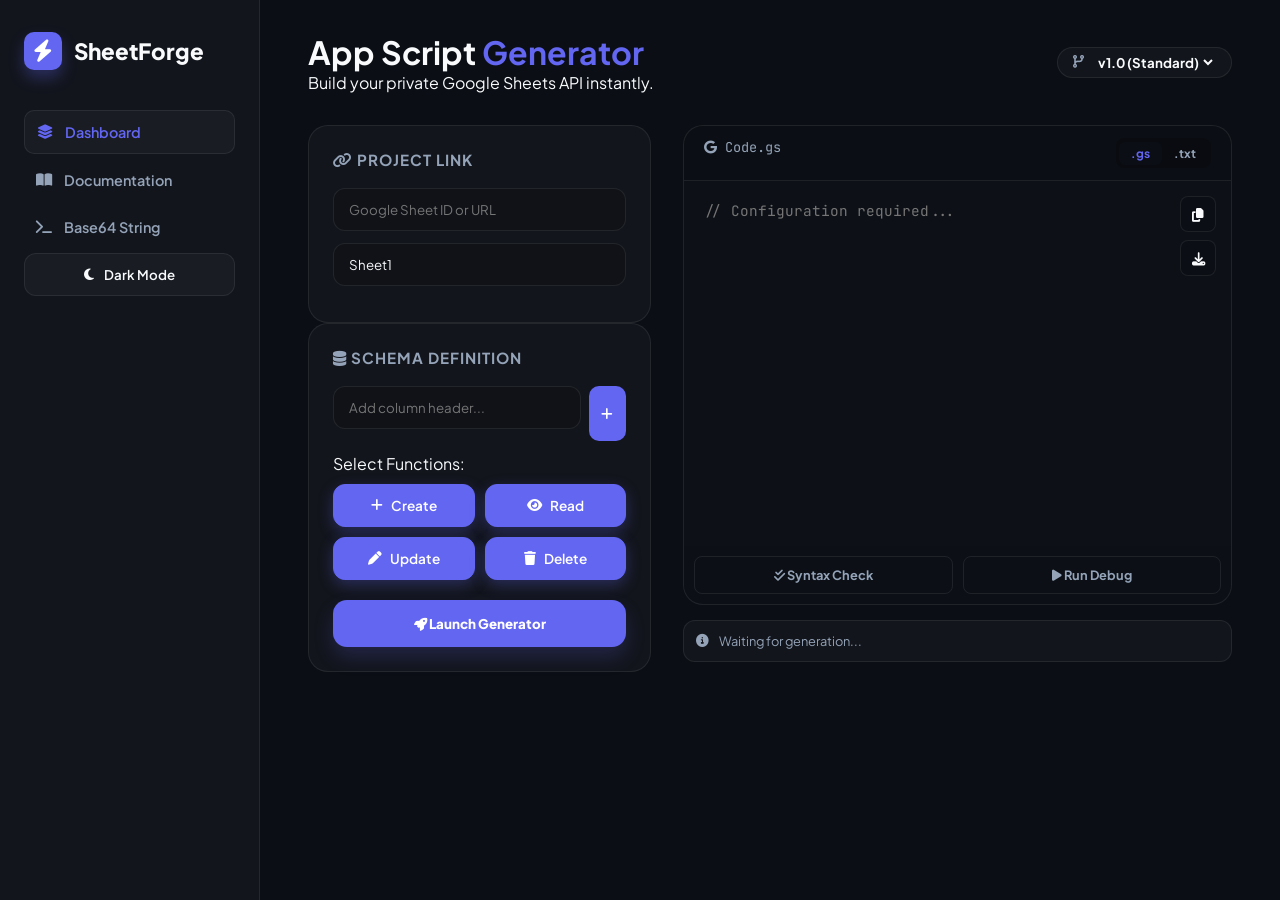
==== index.html @ 39d0a9da "Add files via upload" ====
<!DOCTYPE html>
<html lang="en" data-theme="dark">
<head>
    <meta charset="UTF-8">
    <meta name="viewport" content="width=device-width, initial-scale=1.0">
    <title>SheetForge Pro | Advanced Edition</title>
    <link href="https://fonts.googleapis.com/css2?family=Plus+Jakarta+Sans:wght@300;400;600;800&family=JetBrains+Mono&display=swap" rel="stylesheet">
    <link rel="stylesheet" href="https://cdnjs.cloudflare.com/ajax/libs/font-awesome/6.5.1/css/all.min.css">
    <link rel="stylesheet" href="style.css">
</head>
<body>

    <div class="app-container">
        <aside class="sidebar">
            <div class="brand">
                <div class="logo-box"><i class="fas fa-bolt"></i></div>
                <span>SheetForge</span>
            </div>
            <nav class="side-nav">
                <a href="#" class="nav-item active"><i class="fas fa-layer-group"></i> Dashboard</a>
                <a href="sketchware-academy.html" class="nav-item"><i class="fas fa-book-open"></i> Documentation</a>
                <a href="app script generator.html" class="nav-item"><i class="fas fa-terminal"></i> Base64 String</a>
            </nav>
            <div class="sidebar-footer">
                <button id="themeToggle" class="theme-btn">
                    <i class="fas fa-moon"></i> <span>Dark Mode</span>
                </button>
            </div>
        </aside>

        <main class="main-content">
            <header class="header">
                <div class="header-info">
                    <h1>App Script <span>Generator</span></h1>
                    <p>Build your private Google Sheets API instantly.</p>
                </div>
                <div class="version-badge">
                    <i class="fas fa-code-branch"></i>
                    <select id="scriptVersion">
                        <option value="v1">v1.0 (Standard)</option>
                        <option value="v2">v2.0 (High Perf)</option>
                    </select>
                </div>
            </header>

            <div class="dashboard-grid">
                <div class="config-section">
                    <div class="glass-card">
                        <h3 class="card-title"><i class="fas fa-link"></i> Project Link</h3>
                        <div class="input-field">
                            <input type="text" id="sheetId" placeholder="Google Sheet ID or URL">
                        </div>
                        <div class="input-field">
                            <input type="text" id="sheetName" value="Sheet1">
                        </div>
                    </div>

                    <div class="glass-card mt-20">
                        <h3 class="card-title"><i class="fas fa-database"></i> Schema Definition</h3>
                        <div class="tag-input-group">
                            <div class="tag-box">
                                <input type="text" id="colInput" placeholder="Add column header...">
                                <button onclick="addColumn()"><i class="fas fa-plus"></i></button>
                            </div>
                            <div id="tagContainer" class="tag-container"></div>
                        </div>

                        <div class="methods-selection">
                            <p class="label-text">Select Functions:</p>
                            <div class="custom-checks-grid">
                                <label class="method-chip">
                                    <input type="checkbox" id="cInsert" checked>
                                    <div class="chip-content"><i class="fas fa-plus"></i> Create</div>
                                </label>
                                <label class="method-chip">
                                    <input type="checkbox" id="cRead" checked>
                                    <div class="chip-content"><i class="fas fa-eye"></i> Read</div>
                                </label>
                                <label class="method-chip">
                                    <input type="checkbox" id="cUpdate" checked>
                                    <div class="chip-content"><i class="fas fa-pen"></i> Update</div>
                                </label>
                                <label class="method-chip">
                                    <input type="checkbox" id="cDelete" checked>
                                    <div class="chip-content"><i class="fas fa-trash"></i> Delete</div>
                                </label>
                            </div>
                        </div>
                        <button class="btn-main" onclick="generateScript()">
                            <i class="fas fa-rocket"></i> Launch Generator
                        </button>
                    </div>
                </div>

                <div class="output-section">
                    <div class="editor-container">
                        <div class="editor-header">
                            <div class="editor-info">
                                <i class="fab fa-google"></i> Code.gs
                            </div>
                            <div class="custom-radios">
                                <label class="radio-tab">
                                    <input type="radio" name="format" value="gs" checked>
                                    <span>.gs</span>
                                </label>
                                <label class="radio-tab">
                                    <input type="radio" name="format" value="txt">
                                    <span>.txt</span>
                                </label>
                            </div>
                        </div>
                        <div class="code-area">
                            <textarea id="codeOutput" spellcheck="false" readonly placeholder="// Configuration required..."></textarea>
                            <div class="floating-actions">
                                <button onclick="copyCode()"><i class="fas fa-copy"></i></button>
                                <button onclick="downloadFile()"><i class="fas fa-download"></i></button>
                            </div>
                        </div>
                        <div class="editor-footer">
                            <button class="f-btn" onclick="validate()"><i class="fas fa-check-double"></i> Syntax Check</button>
                            <button class="f-btn" onclick="simulate()"><i class="fas fa-play"></i> Run Debug</button>
                        </div>
                    </div>
                    <div id="logMessage" class="log-box"><i class="fas fa-info-circle"></i> Waiting for generation...</div>
                </div>
            </div>
        </main>
    </div>
    <div id="toast">Copied to Clipboard!</div>
    <script src="script.js"></script>
</body>
</html>
---- style.css ----
:root {
    --bg: #0b0e14;
    --sidebar-bg: #12151c;
    --card-bg: rgba(255, 255, 255, 0.03);
    --border: rgba(255, 255, 255, 0.08);
    --primary: #6366f1;
    --text: #f8fafc;
    --text-muted: #94a3b8;
    --editor-bg: #0d1117;
    --editor-text: #c9d1d9;
}

[data-theme="light"] {
    --bg: #f8fafc;
    --sidebar-bg: #ffffff;
    --card-bg: #ffffff;
    --border: #e2e8f0;
    --primary: #4f46e5;
    --text: #0f172a;
    --text-muted: #64748b;
    --editor-bg: #f6f8fa;
    --editor-text: #24292f;
}

* { margin: 0; padding: 0; box-sizing: border-box; font-family: 'Plus Jakarta Sans', sans-serif; transition: background 0.3s, color 0.3s, border 0.3s; }
body { background: var(--bg); color: var(--text); overflow: hidden; height: 100vh; }

.app-container { display: flex; height: 100vh; }

/* Sidebar */
.sidebar { width: 260px; background: var(--sidebar-bg); border-right: 1px solid var(--border); padding: 2rem 1.5rem; display: flex; flex-direction: column; }
.brand { display: flex; align-items: center; gap: 12px; font-size: 1.4rem; font-weight: 800; margin-bottom: 2.5rem; }
.logo-box { width: 38px; height: 38px; background: var(--primary); color: white; border-radius: 10px; display: grid; place-items: center; box-shadow: 0 8px 15px rgba(99, 102, 241, 0.3); }

.nav-item { display: flex; align-items: center; gap: 12px; padding: 12px; color: var(--text-muted); text-decoration: none; border-radius: 10px; margin-bottom: 5px; font-weight: 600; font-size: 0.9rem; }
.nav-item.active { background: var(--card-bg); color: var(--primary); border: 1px solid var(--border); }

.theme-btn { width: 100%; margin-top: auto; padding: 12px; border-radius: 12px; border: 1px solid var(--border); background: var(--card-bg); color: var(--text); cursor: pointer; display: flex; align-items: center; justify-content: center; gap: 10px; font-weight: 600; }

/* Main Content */
.main-content { flex: 1; padding: 2rem 3rem; overflow-y: auto; }
.header { display: flex; justify-content: space-between; align-items: center; margin-bottom: 2rem; }
.header h1 span { color: var(--primary); }
.version-badge { background: var(--card-bg); border: 1px solid var(--border); padding: 5px 15px; border-radius: 50px; display: flex; align-items: center; gap: 10px; font-size: 0.8rem; color: var(--text-muted); }
.version-badge select { background: transparent; border: none; color: var(--text); outline: none; cursor: pointer; font-weight: 700; }

/* Bento Grid */
.dashboard-grid { display: grid; grid-template-columns: 1fr 1.6fr; gap: 2rem; }
.glass-card { background: var(--card-bg); border: 1px solid var(--border); border-radius: 20px; padding: 1.5rem; }
.card-title { font-size: 0.95rem; margin-bottom: 1.2rem; color: var(--text-muted); text-transform: uppercase; letter-spacing: 1px; }

input { width: 100%; padding: 12px 15px; background: rgba(0,0,0,0.1); border: 1px solid var(--border); border-radius: 12px; color: var(--text); margin-bottom: 12px; outline: none; }
input:focus { border-color: var(--primary); }

.tag-box { display: flex; gap: 8px; }
.tag-box button { background: var(--primary); border: none; color: white; width: 45px; border-radius: 10px; cursor: pointer; }
.tag-container { display: flex; flex-wrap: wrap; gap: 6px; margin-top: 12px; }
.tag { background: var(--primary); color: white; padding: 4px 10px; border-radius: 6px; font-size: 0.8rem; display: flex; align-items: center; gap: 6px; }

/* Custom Checkboxes (Chips) */
.custom-checks-grid { display: grid; grid-template-columns: 1fr 1fr; gap: 10px; margin-top: 10px; }
.method-chip { position: relative; cursor: pointer; }
.method-chip input { position: absolute; opacity: 0; width: 0; height: 0; }
.chip-content { padding: 12px; background: var(--card-bg); border: 1px solid var(--border); border-radius: 12px; text-align: center; font-size: 0.85rem; font-weight: 600; display: flex; align-items: center; justify-content: center; gap: 8px; transition: 0.2s; }
.method-chip input:checked + .chip-content { background: var(--primary); color: white; border-color: var(--primary); box-shadow: 0 5px 15px rgba(99, 102, 241, 0.3); }

.btn-main { width: 100%; margin-top: 20px; padding: 15px; background: var(--primary); color: white; border: none; border-radius: 14px; font-weight: 800; cursor: pointer; box-shadow: 0 10px 20px rgba(99, 102, 241, 0.2); }

/* Adaptive Editor */
.editor-container { background: var(--editor-bg); border: 1px solid var(--border); border-radius: 20px; height: 480px; display: flex; flex-direction: column; overflow: hidden; }
.editor-header { padding: 12px 20px; background: rgba(0,0,0,0.15); display: flex; justify-content: space-between; border-bottom: 1px solid var(--border); }
.editor-info { font-family: 'JetBrains Mono'; font-size: 0.85rem; color: var(--text-muted); }

/* Custom Radio Tabs */
.custom-radios { display: flex; background: rgba(0,0,0,0.2); padding: 3px; border-radius: 8px; }
.radio-tab { cursor: pointer; }
.radio-tab input { position: absolute; opacity: 0; }
.radio-tab span { padding: 4px 12px; border-radius: 6px; font-size: 0.75rem; font-weight: 700; display: inline-block; color: var(--text-muted); }
.radio-tab input:checked + span { background: var(--bg); color: var(--primary); }

.code-area { flex: 1; position: relative; }
#codeOutput { width: 100%; height: 100%; padding: 20px; background: transparent; border: none; color: var(--editor-text); font-family: 'JetBrains Mono', monospace; font-size: 0.9rem; resize: none; outline: none; }

.floating-actions { position: absolute; top: 15px; right: 15px; display: flex; flex-direction: column; gap: 8px; }
.floating-actions button { width: 36px; height: 36px; border-radius: 8px; border: 1px solid var(--border); background: var(--bg); color: var(--text); cursor: pointer; }
.floating-actions button:hover { background: var(--primary); color: white; }

.editor-footer { padding: 10px; display: flex; gap: 10px; background: rgba(0,0,0,0.05); }
.f-btn { flex: 1; padding: 10px; background: transparent; border: 1px solid var(--border); color: var(--text-muted); border-radius: 8px; font-size: 0.8rem; font-weight: 700; cursor: pointer; }
.f-btn:hover { border-color: var(--primary); color: var(--text); }

.log-box { margin-top: 15px; padding: 12px; border-radius: 12px; background: var(--card-bg); font-size: 0.8rem; display: flex; align-items: center; gap: 10px; color: var(--text-muted); border: 1px solid var(--border); }

#toast { position: fixed; bottom: 30px; left: 50%; transform: translateX(-50%); background: #10b981; color: white; padding: 10px 25px; border-radius: 50px; font-weight: 700; opacity: 0; transition: 0.3s; }
#toast.show { opacity: 1; bottom: 40px; }
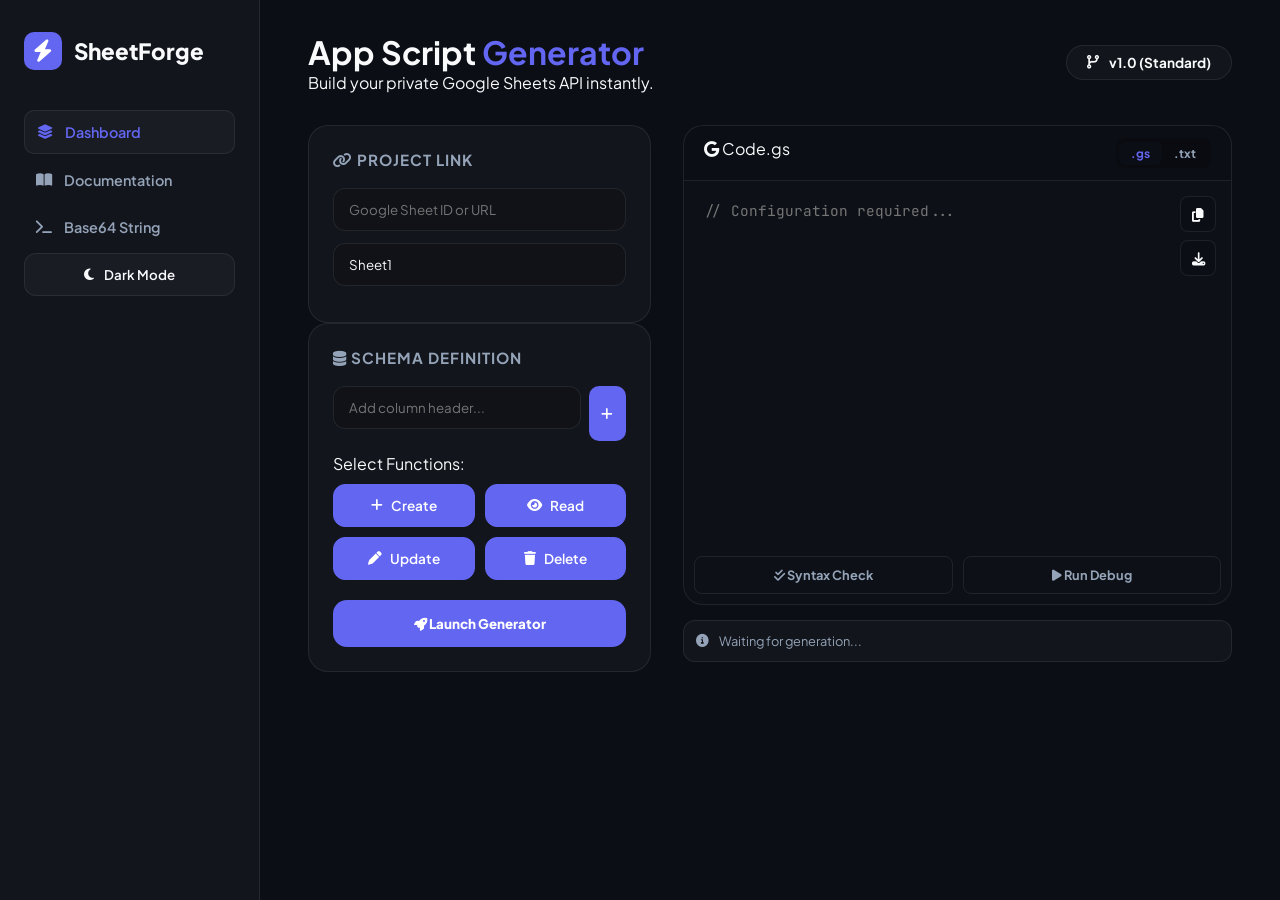
==== commit 3e99eca0: "Add files via upload" ====
--- a/index.html
+++ b/index.html
@@ -17,7 +17,7 @@
                 <span>SheetForge</span>
             </div>
             <nav class="side-nav">
-                <a href="#" class="nav-item active"><i class="fas fa-layer-group"></i> Dashboard</a>
+                <a href="index.html" class="nav-item active"><i class="fas fa-layer-group"></i> Dashboard</a>
                 <a href="sketchware-academy.html" class="nav-item"><i class="fas fa-book-open"></i> Documentation</a>
                 <a href="app script generator.html" class="nav-item"><i class="fas fa-terminal"></i> Base64 String</a>
             </nav>
@@ -36,10 +36,7 @@
                 </div>
                 <div class="version-badge">
                     <i class="fas fa-code-branch"></i>
-                    <select id="scriptVersion">
-                        <option value="v1">v1.0 (Standard)</option>
-                        <option value="v2">v2.0 (High Perf)</option>
-                    </select>
+                    <span id="scriptVersionDisplay">v1.0 (Standard)</span>
                 </div>
             </header>
 
--- a/style.css
+++ b/style.css
@@ -27,24 +27,22 @@
 
 .app-container { display: flex; height: 100vh; }
 
-/* Sidebar */
 .sidebar { width: 260px; background: var(--sidebar-bg); border-right: 1px solid var(--border); padding: 2rem 1.5rem; display: flex; flex-direction: column; }
 .brand { display: flex; align-items: center; gap: 12px; font-size: 1.4rem; font-weight: 800; margin-bottom: 2.5rem; }
-.logo-box { width: 38px; height: 38px; background: var(--primary); color: white; border-radius: 10px; display: grid; place-items: center; box-shadow: 0 8px 15px rgba(99, 102, 241, 0.3); }
+.logo-box { width: 38px; height: 38px; background: var(--primary); color: white; border-radius: 10px; display: grid; place-items: center; }
 
 .nav-item { display: flex; align-items: center; gap: 12px; padding: 12px; color: var(--text-muted); text-decoration: none; border-radius: 10px; margin-bottom: 5px; font-weight: 600; font-size: 0.9rem; }
 .nav-item.active { background: var(--card-bg); color: var(--primary); border: 1px solid var(--border); }
 
 .theme-btn { width: 100%; margin-top: auto; padding: 12px; border-radius: 12px; border: 1px solid var(--border); background: var(--card-bg); color: var(--text); cursor: pointer; display: flex; align-items: center; justify-content: center; gap: 10px; font-weight: 600; }
 
-/* Main Content */
 .main-content { flex: 1; padding: 2rem 3rem; overflow-y: auto; }
 .header { display: flex; justify-content: space-between; align-items: center; margin-bottom: 2rem; }
 .header h1 span { color: var(--primary); }
-.version-badge { background: var(--card-bg); border: 1px solid var(--border); padding: 5px 15px; border-radius: 50px; display: flex; align-items: center; gap: 10px; font-size: 0.8rem; color: var(--text-muted); }
-.version-badge select { background: transparent; border: none; color: var(--text); outline: none; cursor: pointer; font-weight: 700; }
 
-/* Bento Grid */
+/* Version Badge Styling */
+.version-badge { background: var(--card-bg); border: 1px solid var(--border); padding: 8px 20px; border-radius: 50px; display: flex; align-items: center; gap: 10px; font-size: 0.85rem; color: var(--text); font-weight: 700; }
+
 .dashboard-grid { display: grid; grid-template-columns: 1fr 1.6fr; gap: 2rem; }
 .glass-card { background: var(--card-bg); border: 1px solid var(--border); border-radius: 20px; padding: 1.5rem; }
 .card-title { font-size: 0.95rem; margin-bottom: 1.2rem; color: var(--text-muted); text-transform: uppercase; letter-spacing: 1px; }
@@ -57,23 +55,18 @@
 .tag-container { display: flex; flex-wrap: wrap; gap: 6px; margin-top: 12px; }
 .tag { background: var(--primary); color: white; padding: 4px 10px; border-radius: 6px; font-size: 0.8rem; display: flex; align-items: center; gap: 6px; }
 
-/* Custom Checkboxes (Chips) */
 .custom-checks-grid { display: grid; grid-template-columns: 1fr 1fr; gap: 10px; margin-top: 10px; }
 .method-chip { position: relative; cursor: pointer; }
 .method-chip input { position: absolute; opacity: 0; width: 0; height: 0; }
-.chip-content { padding: 12px; background: var(--card-bg); border: 1px solid var(--border); border-radius: 12px; text-align: center; font-size: 0.85rem; font-weight: 600; display: flex; align-items: center; justify-content: center; gap: 8px; transition: 0.2s; }
-.method-chip input:checked + .chip-content { background: var(--primary); color: white; border-color: var(--primary); box-shadow: 0 5px 15px rgba(99, 102, 241, 0.3); }
+.chip-content { padding: 12px; background: var(--card-bg); border: 1px solid var(--border); border-radius: 12px; text-align: center; font-size: 0.85rem; font-weight: 600; display: flex; align-items: center; justify-content: center; gap: 8px; }
+.method-chip input:checked + .chip-content { background: var(--primary); color: white; border-color: var(--primary); }
 
-.btn-main { width: 100%; margin-top: 20px; padding: 15px; background: var(--primary); color: white; border: none; border-radius: 14px; font-weight: 800; cursor: pointer; box-shadow: 0 10px 20px rgba(99, 102, 241, 0.2); }
+.btn-main { width: 100%; margin-top: 20px; padding: 15px; background: var(--primary); color: white; border: none; border-radius: 14px; font-weight: 800; cursor: pointer; }
 
-/* Adaptive Editor */
 .editor-container { background: var(--editor-bg); border: 1px solid var(--border); border-radius: 20px; height: 480px; display: flex; flex-direction: column; overflow: hidden; }
 .editor-header { padding: 12px 20px; background: rgba(0,0,0,0.15); display: flex; justify-content: space-between; border-bottom: 1px solid var(--border); }
-.editor-info { font-family: 'JetBrains Mono'; font-size: 0.85rem; color: var(--text-muted); }
 
-/* Custom Radio Tabs */
 .custom-radios { display: flex; background: rgba(0,0,0,0.2); padding: 3px; border-radius: 8px; }
-.radio-tab { cursor: pointer; }
 .radio-tab input { position: absolute; opacity: 0; }
 .radio-tab span { padding: 4px 12px; border-radius: 6px; font-size: 0.75rem; font-weight: 700; display: inline-block; color: var(--text-muted); }
 .radio-tab input:checked + span { background: var(--bg); color: var(--primary); }
@@ -83,11 +76,9 @@
 
 .floating-actions { position: absolute; top: 15px; right: 15px; display: flex; flex-direction: column; gap: 8px; }
 .floating-actions button { width: 36px; height: 36px; border-radius: 8px; border: 1px solid var(--border); background: var(--bg); color: var(--text); cursor: pointer; }
-.floating-actions button:hover { background: var(--primary); color: white; }
 
-.editor-footer { padding: 10px; display: flex; gap: 10px; background: rgba(0,0,0,0.05); }
+.editor-footer { padding: 10px; display: flex; gap: 10px; }
 .f-btn { flex: 1; padding: 10px; background: transparent; border: 1px solid var(--border); color: var(--text-muted); border-radius: 8px; font-size: 0.8rem; font-weight: 700; cursor: pointer; }
-.f-btn:hover { border-color: var(--primary); color: var(--text); }
 
 .log-box { margin-top: 15px; padding: 12px; border-radius: 12px; background: var(--card-bg); font-size: 0.8rem; display: flex; align-items: center; gap: 10px; color: var(--text-muted); border: 1px solid var(--border); }
 
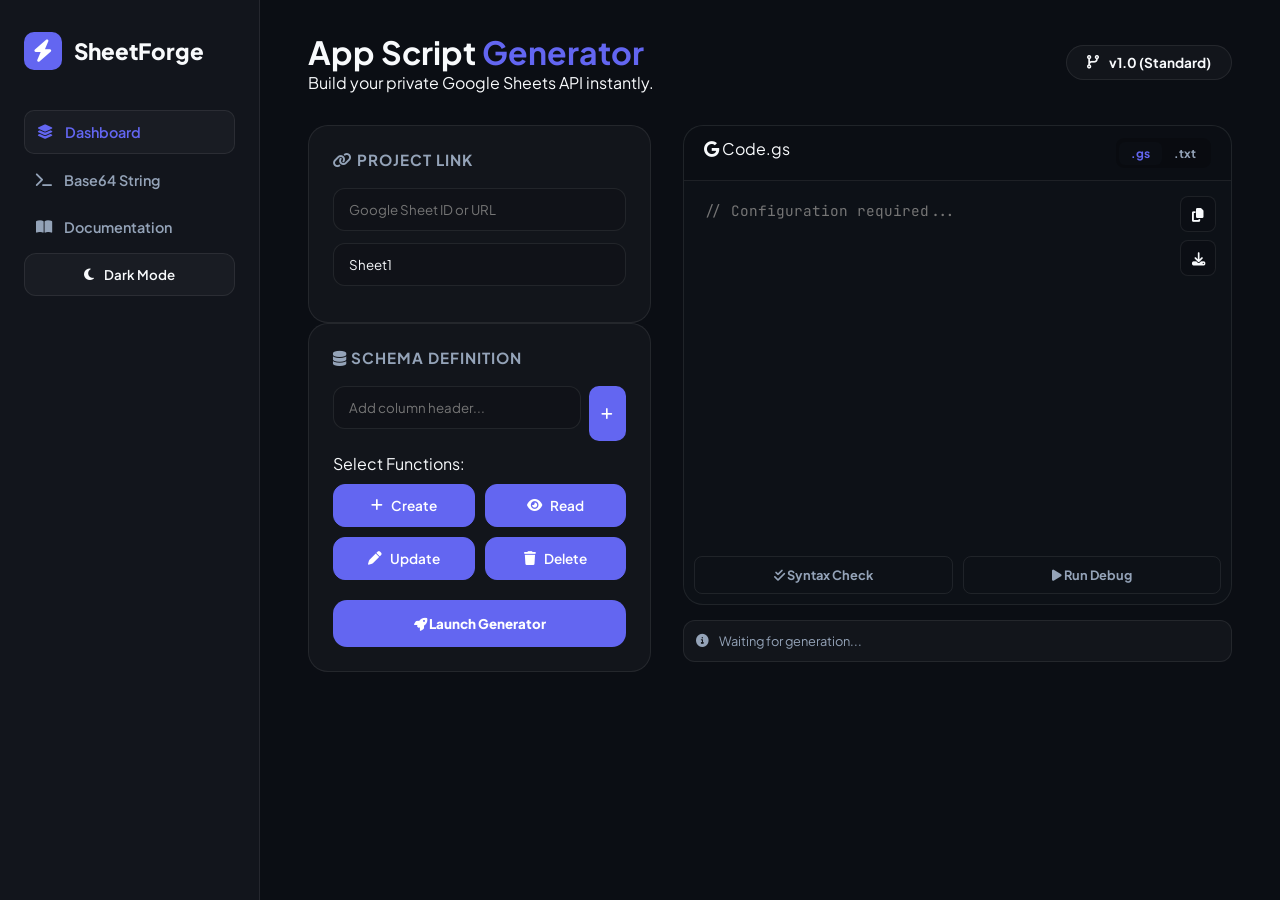
==== commit 7755b5f3: "Update index.html" ====
--- a/index.html
+++ b/index.html
@@ -18,8 +18,8 @@
             </div>
             <nav class="side-nav">
                 <a href="index.html" class="nav-item active"><i class="fas fa-layer-group"></i> Dashboard</a>
+                <a href="app script generator.html" class="nav-item"><i class="fas fa-terminal"></i> Base64 String</a>
                 <a href="sketchware-academy.html" class="nav-item"><i class="fas fa-book-open"></i> Documentation</a>
-                <a href="app script generator.html" class="nav-item"><i class="fas fa-terminal"></i> Base64 String</a>
             </nav>
             <div class="sidebar-footer">
                 <button id="themeToggle" class="theme-btn">
--- a/style.css
+++ b/style.css
@@ -84,3 +84,35 @@
 
 #toast { position: fixed; bottom: 30px; left: 50%; transform: translateX(-50%); background: #10b981; color: white; padding: 10px 25px; border-radius: 50px; font-weight: 700; opacity: 0; transition: 0.3s; }
 #toast.show { opacity: 1; bottom: 40px; }
+
+/* ဖုန်းမျက်နှာပြင်များအတွက် (Screen width 768px ထက် ငယ်လျှင်) */
+@media (max-width: 768px) {
+    .app-container {
+        flex-direction: column; /* အပေါ်အောက် ပြောင်းလိုက်ပါ */
+        overflow-y: auto;
+    }
+
+    .sidebar {
+        width: 100%; /* Sidebar ကို အပြည့်ပေးလိုက်ပါ */
+        height: auto;
+        padding: 1rem;
+    }
+
+    .main-content {
+        padding: 1rem;
+    }
+
+    .dashboard-grid {
+        grid-template-columns: 1fr; /* Column ကို ၁ ခုတည်း ထားပါ */
+    }
+
+    .header {
+        flex-direction: column;
+        align-items: flex-start;
+        gap: 1rem;
+    }
+
+    .editor-container {
+        height: 400px; /* ဖုန်းမှာ Editor ကို အနည်းငယ် သေးလိုက်ပါ */
+    }
+}
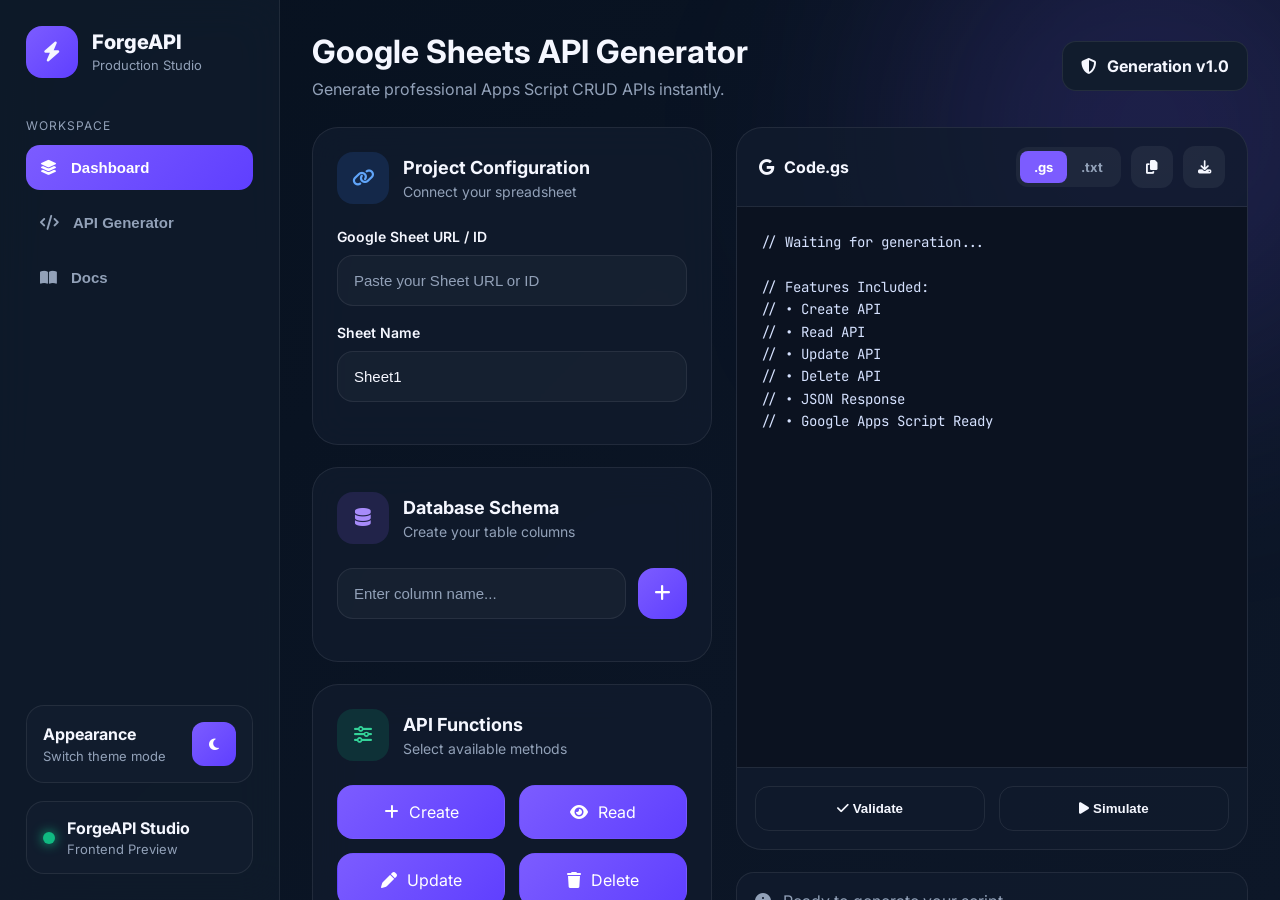
==== commit 9d73c87b: "Add files via upload" ====
--- a/index.html
+++ b/index.html
@@ -1,129 +1,366 @@
 <!DOCTYPE html>
 <html lang="en" data-theme="dark">
 <head>
-    <meta charset="UTF-8">
-    <meta name="viewport" content="width=device-width, initial-scale=1.0">
-    <title>SheetForge Pro | Advanced Edition</title>
-    <link href="https://fonts.googleapis.com/css2?family=Plus+Jakarta+Sans:wght@300;400;600;800&family=JetBrains+Mono&display=swap" rel="stylesheet">
-    <link rel="stylesheet" href="https://cdnjs.cloudflare.com/ajax/libs/font-awesome/6.5.1/css/all.min.css">
-    <link rel="stylesheet" href="style.css">
+  <meta charset="UTF-8" />
+  <meta name="viewport" content="width=device-width, initial-scale=1.0" />
+  <title>ForgeAPI Studio</title>
+
+  <link rel="preconnect" href="https://fonts.googleapis.com">
+  <link rel="preconnect" href="https://fonts.gstatic.com" crossorigin>
+
+  <link href="https://fonts.googleapis.com/css2?family=Inter:wght@400;500;600;700;800&family=JetBrains+Mono:wght@400;500&display=swap" rel="stylesheet">
+
+  <link rel="stylesheet" href="https://cdnjs.cloudflare.com/ajax/libs/font-awesome/6.6.0/css/all.min.css"/>
+
+  <link rel="stylesheet" href="style.css">
 </head>
 <body>
 
-    <div class="app-container">
-        <aside class="sidebar">
-            <div class="brand">
-                <div class="logo-box"><i class="fas fa-bolt"></i></div>
-                <span>SheetForge</span>
-            </div>
-            <nav class="side-nav">
-                <a href="index.html" class="nav-item active"><i class="fas fa-layer-group"></i> Dashboard</a>
-                <a href="app script generator.html" class="nav-item"><i class="fas fa-terminal"></i> Base64 String</a>
-                <a href="sketchware-academy.html" class="nav-item"><i class="fas fa-book-open"></i> Documentation</a>
-            </nav>
-            <div class="sidebar-footer">
-                <button id="themeToggle" class="theme-btn">
-                    <i class="fas fa-moon"></i> <span>Dark Mode</span>
-                </button>
-            </div>
-        </aside>
-
-        <main class="main-content">
-            <header class="header">
-                <div class="header-info">
-                    <h1>App Script <span>Generator</span></h1>
-                    <p>Build your private Google Sheets API instantly.</p>
-                </div>
-                <div class="version-badge">
-                    <i class="fas fa-code-branch"></i>
-                    <span id="scriptVersionDisplay">v1.0 (Standard)</span>
-                </div>
-            </header>
-
-            <div class="dashboard-grid">
-                <div class="config-section">
-                    <div class="glass-card">
-                        <h3 class="card-title"><i class="fas fa-link"></i> Project Link</h3>
-                        <div class="input-field">
-                            <input type="text" id="sheetId" placeholder="Google Sheet ID or URL">
-                        </div>
-                        <div class="input-field">
-                            <input type="text" id="sheetName" value="Sheet1">
-                        </div>
-                    </div>
-
-                    <div class="glass-card mt-20">
-                        <h3 class="card-title"><i class="fas fa-database"></i> Schema Definition</h3>
-                        <div class="tag-input-group">
-                            <div class="tag-box">
-                                <input type="text" id="colInput" placeholder="Add column header...">
-                                <button onclick="addColumn()"><i class="fas fa-plus"></i></button>
-                            </div>
-                            <div id="tagContainer" class="tag-container"></div>
-                        </div>
-
-                        <div class="methods-selection">
-                            <p class="label-text">Select Functions:</p>
-                            <div class="custom-checks-grid">
-                                <label class="method-chip">
-                                    <input type="checkbox" id="cInsert" checked>
-                                    <div class="chip-content"><i class="fas fa-plus"></i> Create</div>
-                                </label>
-                                <label class="method-chip">
-                                    <input type="checkbox" id="cRead" checked>
-                                    <div class="chip-content"><i class="fas fa-eye"></i> Read</div>
-                                </label>
-                                <label class="method-chip">
-                                    <input type="checkbox" id="cUpdate" checked>
-                                    <div class="chip-content"><i class="fas fa-pen"></i> Update</div>
-                                </label>
-                                <label class="method-chip">
-                                    <input type="checkbox" id="cDelete" checked>
-                                    <div class="chip-content"><i class="fas fa-trash"></i> Delete</div>
-                                </label>
-                            </div>
-                        </div>
-                        <button class="btn-main" onclick="generateScript()">
-                            <i class="fas fa-rocket"></i> Launch Generator
-                        </button>
-                    </div>
-                </div>
-
-                <div class="output-section">
-                    <div class="editor-container">
-                        <div class="editor-header">
-                            <div class="editor-info">
-                                <i class="fab fa-google"></i> Code.gs
-                            </div>
-                            <div class="custom-radios">
-                                <label class="radio-tab">
-                                    <input type="radio" name="format" value="gs" checked>
-                                    <span>.gs</span>
-                                </label>
-                                <label class="radio-tab">
-                                    <input type="radio" name="format" value="txt">
-                                    <span>.txt</span>
-                                </label>
-                            </div>
-                        </div>
-                        <div class="code-area">
-                            <textarea id="codeOutput" spellcheck="false" readonly placeholder="// Configuration required..."></textarea>
-                            <div class="floating-actions">
-                                <button onclick="copyCode()"><i class="fas fa-copy"></i></button>
-                                <button onclick="downloadFile()"><i class="fas fa-download"></i></button>
-                            </div>
-                        </div>
-                        <div class="editor-footer">
-                            <button class="f-btn" onclick="validate()"><i class="fas fa-check-double"></i> Syntax Check</button>
-                            <button class="f-btn" onclick="simulate()"><i class="fas fa-play"></i> Run Debug</button>
-                        </div>
-                    </div>
-                    <div id="logMessage" class="log-box"><i class="fas fa-info-circle"></i> Waiting for generation...</div>
-                </div>
-            </div>
-        </main>
+<div class="background-glow"></div>
+
+<div class="layout">
+
+  <!-- SIDEBAR -->
+  <aside class="sidebar">
+
+    <div class="logo-area">
+      <div class="logo-icon">
+        <i class="fa-solid fa-bolt"></i>
+      </div>
+
+      <div>
+        <h2>ForgeAPI</h2>
+        <span>Production Studio</span>
+      </div>
     </div>
-    <div id="toast">Copied to Clipboard!</div>
-    <script src="script.js"></script>
+
+    <div class="side-section">
+      <p class="side-title">Workspace</p>
+
+      <!-- Dashboard -->
+      <button
+        class="nav-btn active"
+        onclick="window.location.href='index.html'"
+      >
+        <i class="fa-solid fa-layer-group"></i>
+        Dashboard
+      </button>
+
+      <!-- API Generator -->
+      <button
+        class="nav-btn"
+        onclick="window.location.href='generator.html'"
+      >
+        <i class="fa-solid fa-code"></i>
+        API Generator
+      </button>
+
+      <!-- Docs -->
+      <button
+        class="nav-btn"
+        onclick="window.location.href='Docs.html'"
+      >
+        <i class="fa-solid fa-book-open"></i>
+        Docs
+      </button>
+    </div>
+
+    <div class="side-bottom">
+
+      <div class="theme-box">
+        <div>
+          <strong>Appearance</strong>
+          <span>Switch theme mode</span>
+        </div>
+
+        <button id="themeToggle" class="theme-toggle">
+          <i class="fa-solid fa-moon"></i>
+        </button>
+      </div>
+
+      <div class="status-card">
+        <div class="status-dot"></div>
+
+        <div>
+          <strong>ForgeAPI Studio</strong>
+          <span>Frontend Preview</span>
+        </div>
+      </div>
+
+    </div>
+
+  </aside>
+
+  <!-- MAIN -->
+  <main class="main">
+
+    <!-- HEADER -->
+    <header class="topbar">
+
+      <div>
+        <h1>Google Sheets API Generator</h1>
+        <p>Generate professional Apps Script CRUD APIs instantly.</p>
+      </div>
+
+      <div class="version">
+        <i class="fa-solid fa-shield-halved"></i>
+        <span>Generation v1.0</span>
+      </div>
+
+    </header>
+
+    <!-- GRID -->
+    <section class="grid">
+
+      <!-- LEFT -->
+      <div class="left-panel">
+
+        <!-- PROJECT -->
+        <div class="card">
+
+          <div class="card-head">
+            <div class="card-icon blue">
+              <i class="fa-solid fa-link"></i>
+            </div>
+
+            <div>
+              <h3>Project Configuration</h3>
+              <p>Connect your spreadsheet</p>
+            </div>
+          </div>
+
+          <div class="field">
+            <label>Google Sheet URL / ID</label>
+
+            <input
+              type="text"
+              id="sheetId"
+              placeholder="Paste your Sheet URL or ID"
+            >
+          </div>
+
+          <div class="field">
+            <label>Sheet Name</label>
+
+            <input
+              type="text"
+              id="sheetName"
+              value="Sheet1"
+            >
+          </div>
+
+        </div>
+
+        <!-- SCHEMA -->
+        <div class="card">
+
+          <div class="card-head">
+            <div class="card-icon purple">
+              <i class="fa-solid fa-database"></i>
+            </div>
+
+            <div>
+              <h3>Database Schema</h3>
+              <p>Create your table columns</p>
+            </div>
+          </div>
+
+          <div class="tag-input-wrapper">
+
+            <input
+              type="text"
+              id="colInput"
+              placeholder="Enter column name..."
+            >
+
+            <button id="addColumnBtn">
+              <i class="fa-solid fa-plus"></i>
+            </button>
+
+          </div>
+
+          <div id="tagContainer" class="tags"></div>
+
+        </div>
+
+        <!-- FUNCTIONS -->
+        <div class="card">
+
+          <div class="card-head">
+            <div class="card-icon green">
+              <i class="fa-solid fa-sliders"></i>
+            </div>
+
+            <div>
+              <h3>API Functions</h3>
+              <p>Select available methods</p>
+            </div>
+          </div>
+
+          <div class="methods">
+
+            <label class="method">
+              <input type="checkbox" id="cInsert" checked>
+
+              <div>
+                <i class="fa-solid fa-plus"></i>
+                Create
+              </div>
+            </label>
+
+            <label class="method">
+              <input type="checkbox" id="cRead" checked>
+
+              <div>
+                <i class="fa-solid fa-eye"></i>
+                Read
+              </div>
+            </label>
+
+            <label class="method">
+              <input type="checkbox" id="cUpdate" checked>
+
+              <div>
+                <i class="fa-solid fa-pen"></i>
+                Update
+              </div>
+            </label>
+
+            <label class="method">
+              <input type="checkbox" id="cDelete" checked>
+
+              <div>
+                <i class="fa-solid fa-trash"></i>
+                Delete
+              </div>
+            </label>
+
+          </div>
+
+          <button class="generate-btn" id="generateBtn">
+            <i class="fa-solid fa-wand-magic-sparkles"></i>
+            Generate Production Script
+          </button>
+
+        </div>
+
+      </div>
+
+      <!-- RIGHT -->
+      <div class="right-panel">
+
+        <div class="editor-card">
+
+          <!-- editor top -->
+          <div class="editor-top">
+
+            <div class="editor-title">
+              <i class="fa-brands fa-google"></i>
+              <span>Code.gs</span>
+            </div>
+
+            <div class="editor-actions">
+
+              <div class="format-box">
+
+                <label>
+                  <input
+                    type="radio"
+                    name="format"
+                    value="gs"
+                    checked
+                  >
+
+                  <span>.gs</span>
+                </label>
+
+                <label>
+                  <input
+                    type="radio"
+                    name="format"
+                    value="txt"
+                  >
+
+                  <span>.txt</span>
+                </label>
+
+              </div>
+
+              <button id="copyBtn" class="action-btn">
+                <i class="fa-solid fa-copy"></i>
+              </button>
+
+              <button id="downloadBtn" class="action-btn">
+                <i class="fa-solid fa-download"></i>
+              </button>
+
+            </div>
+
+          </div>
+
+          <!-- code -->
+          <div class="editor-wrapper">
+
+<textarea
+  id="codeOutput"
+  readonly
+  spellcheck="false"
+>
+// Waiting for generation...
+
+// Features Included:
+// • Create API
+// • Read API
+// • Update API
+// • Delete API
+// • JSON Response
+// • Google Apps Script Ready
+</textarea>
+
+          </div>
+
+          <!-- bottom -->
+          <div class="editor-bottom">
+
+            <button
+              class="bottom-btn"
+              id="validateBtn"
+            >
+              <i class="fa-solid fa-check"></i>
+              Validate
+            </button>
+
+            <button
+              class="bottom-btn"
+              id="simulateBtn"
+            >
+              <i class="fa-solid fa-play"></i>
+              Simulate
+            </button>
+
+          </div>
+
+        </div>
+
+        <!-- LOG -->
+        <div class="log-card" id="logMessage">
+          <i class="fa-solid fa-circle-info"></i>
+
+          <span>
+            Ready to generate your script...
+          </span>
+        </div>
+
+      </div>
+
+    </section>
+
+  </main>
+
+</div>
+
+<div id="toast"></div>
+
+<script src="script.js"></script>
 </body>
-</html>
+</html>
--- a/style.css
+++ b/style.css
@@ -1,118 +1,766 @@
-:root {
-    --bg: #0b0e14;
-    --sidebar-bg: #12151c;
-    --card-bg: rgba(255, 255, 255, 0.03);
-    --border: rgba(255, 255, 255, 0.08);
-    --primary: #6366f1;
-    --text: #f8fafc;
-    --text-muted: #94a3b8;
-    --editor-bg: #0d1117;
-    --editor-text: #c9d1d9;
-}
-
-[data-theme="light"] {
-    --bg: #f8fafc;
-    --sidebar-bg: #ffffff;
-    --card-bg: #ffffff;
-    --border: #e2e8f0;
-    --primary: #4f46e5;
-    --text: #0f172a;
-    --text-muted: #64748b;
-    --editor-bg: #f6f8fa;
-    --editor-text: #24292f;
-}
-
-* { margin: 0; padding: 0; box-sizing: border-box; font-family: 'Plus Jakarta Sans', sans-serif; transition: background 0.3s, color 0.3s, border 0.3s; }
-body { background: var(--bg); color: var(--text); overflow: hidden; height: 100vh; }
-
-.app-container { display: flex; height: 100vh; }
-
-.sidebar { width: 260px; background: var(--sidebar-bg); border-right: 1px solid var(--border); padding: 2rem 1.5rem; display: flex; flex-direction: column; }
-.brand { display: flex; align-items: center; gap: 12px; font-size: 1.4rem; font-weight: 800; margin-bottom: 2.5rem; }
-.logo-box { width: 38px; height: 38px; background: var(--primary); color: white; border-radius: 10px; display: grid; place-items: center; }
-
-.nav-item { display: flex; align-items: center; gap: 12px; padding: 12px; color: var(--text-muted); text-decoration: none; border-radius: 10px; margin-bottom: 5px; font-weight: 600; font-size: 0.9rem; }
-.nav-item.active { background: var(--card-bg); color: var(--primary); border: 1px solid var(--border); }
-
-.theme-btn { width: 100%; margin-top: auto; padding: 12px; border-radius: 12px; border: 1px solid var(--border); background: var(--card-bg); color: var(--text); cursor: pointer; display: flex; align-items: center; justify-content: center; gap: 10px; font-weight: 600; }
-
-.main-content { flex: 1; padding: 2rem 3rem; overflow-y: auto; }
-.header { display: flex; justify-content: space-between; align-items: center; margin-bottom: 2rem; }
-.header h1 span { color: var(--primary); }
-
-/* Version Badge Styling */
-.version-badge { background: var(--card-bg); border: 1px solid var(--border); padding: 8px 20px; border-radius: 50px; display: flex; align-items: center; gap: 10px; font-size: 0.85rem; color: var(--text); font-weight: 700; }
-
-.dashboard-grid { display: grid; grid-template-columns: 1fr 1.6fr; gap: 2rem; }
-.glass-card { background: var(--card-bg); border: 1px solid var(--border); border-radius: 20px; padding: 1.5rem; }
-.card-title { font-size: 0.95rem; margin-bottom: 1.2rem; color: var(--text-muted); text-transform: uppercase; letter-spacing: 1px; }
-
-input { width: 100%; padding: 12px 15px; background: rgba(0,0,0,0.1); border: 1px solid var(--border); border-radius: 12px; color: var(--text); margin-bottom: 12px; outline: none; }
-input:focus { border-color: var(--primary); }
-
-.tag-box { display: flex; gap: 8px; }
-.tag-box button { background: var(--primary); border: none; color: white; width: 45px; border-radius: 10px; cursor: pointer; }
-.tag-container { display: flex; flex-wrap: wrap; gap: 6px; margin-top: 12px; }
-.tag { background: var(--primary); color: white; padding: 4px 10px; border-radius: 6px; font-size: 0.8rem; display: flex; align-items: center; gap: 6px; }
-
-.custom-checks-grid { display: grid; grid-template-columns: 1fr 1fr; gap: 10px; margin-top: 10px; }
-.method-chip { position: relative; cursor: pointer; }
-.method-chip input { position: absolute; opacity: 0; width: 0; height: 0; }
-.chip-content { padding: 12px; background: var(--card-bg); border: 1px solid var(--border); border-radius: 12px; text-align: center; font-size: 0.85rem; font-weight: 600; display: flex; align-items: center; justify-content: center; gap: 8px; }
-.method-chip input:checked + .chip-content { background: var(--primary); color: white; border-color: var(--primary); }
-
-.btn-main { width: 100%; margin-top: 20px; padding: 15px; background: var(--primary); color: white; border: none; border-radius: 14px; font-weight: 800; cursor: pointer; }
-
-.editor-container { background: var(--editor-bg); border: 1px solid var(--border); border-radius: 20px; height: 480px; display: flex; flex-direction: column; overflow: hidden; }
-.editor-header { padding: 12px 20px; background: rgba(0,0,0,0.15); display: flex; justify-content: space-between; border-bottom: 1px solid var(--border); }
-
-.custom-radios { display: flex; background: rgba(0,0,0,0.2); padding: 3px; border-radius: 8px; }
-.radio-tab input { position: absolute; opacity: 0; }
-.radio-tab span { padding: 4px 12px; border-radius: 6px; font-size: 0.75rem; font-weight: 700; display: inline-block; color: var(--text-muted); }
-.radio-tab input:checked + span { background: var(--bg); color: var(--primary); }
-
-.code-area { flex: 1; position: relative; }
-#codeOutput { width: 100%; height: 100%; padding: 20px; background: transparent; border: none; color: var(--editor-text); font-family: 'JetBrains Mono', monospace; font-size: 0.9rem; resize: none; outline: none; }
-
-.floating-actions { position: absolute; top: 15px; right: 15px; display: flex; flex-direction: column; gap: 8px; }
-.floating-actions button { width: 36px; height: 36px; border-radius: 8px; border: 1px solid var(--border); background: var(--bg); color: var(--text); cursor: pointer; }
-
-.editor-footer { padding: 10px; display: flex; gap: 10px; }
-.f-btn { flex: 1; padding: 10px; background: transparent; border: 1px solid var(--border); color: var(--text-muted); border-radius: 8px; font-size: 0.8rem; font-weight: 700; cursor: pointer; }
-
-.log-box { margin-top: 15px; padding: 12px; border-radius: 12px; background: var(--card-bg); font-size: 0.8rem; display: flex; align-items: center; gap: 10px; color: var(--text-muted); border: 1px solid var(--border); }
-
-#toast { position: fixed; bottom: 30px; left: 50%; transform: translateX(-50%); background: #10b981; color: white; padding: 10px 25px; border-radius: 50px; font-weight: 700; opacity: 0; transition: 0.3s; }
-#toast.show { opacity: 1; bottom: 40px; }
-
-/* ဖုန်းမျက်နှာပြင်များအတွက် (Screen width 768px ထက် ငယ်လျှင်) */
-@media (max-width: 768px) {
-    .app-container {
-        flex-direction: column; /* အပေါ်အောက် ပြောင်းလိုက်ပါ */
-        overflow-y: auto;
-    }
-
-    .sidebar {
-        width: 100%; /* Sidebar ကို အပြည့်ပေးလိုက်ပါ */
-        height: auto;
-        padding: 1rem;
-    }
-
-    .main-content {
-        padding: 1rem;
-    }
-
-    .dashboard-grid {
-        grid-template-columns: 1fr; /* Column ကို ၁ ခုတည်း ထားပါ */
-    }
-
-    .header {
-        flex-direction: column;
-        align-items: flex-start;
-        gap: 1rem;
-    }
-
-    .editor-container {
-        height: 400px; /* ဖုန်းမှာ Editor ကို အနည်းငယ် သေးလိုက်ပါ */
-    }
-}
+:root{
+  --bg:#07111f;
+  --bg2:#0d1728;
+
+  --card:#111c2d;
+  --card2:#172437;
+
+  --border:rgba(255,255,255,0.08);
+
+  --text:#f5f7ff;
+  --muted:#92a1b8;
+
+  --primary:#7c5cff;
+  --primary2:#5f3fff;
+
+  --success:#10b981;
+  --danger:#ef4444;
+
+  --editor:#0b1220;
+  --editor-text:#d6e2ff;
+
+  --soft-bg:rgba(255,255,255,0.05);
+  --soft-bg-2:rgba(255,255,255,0.03);
+  --soft-bg-3:rgba(255,255,255,0.06);
+
+  --sidebar-bg:rgba(17,28,45,0.75);
+  --card-bg:rgba(17,28,45,0.78);
+}
+
+[data-theme="light"]{
+  --bg:#eef3ff;
+  --bg2:#f8fbff;
+
+  --card:#ffffff;
+  --card2:#ffffff;
+
+  --border:#dbe4f0;
+
+  --text:#0f172a;
+  --muted:#64748b;
+
+  --primary:#6d4cff;
+  --primary2:#5b35ff;
+
+  --editor:#f5f8fc;
+  --editor-text:#0f172a;
+
+  --soft-bg:#eef2f7;
+  --soft-bg-2:#f8fafc;
+  --soft-bg-3:#e9eef5;
+
+  --sidebar-bg:rgba(255,255,255,0.88);
+  --card-bg:rgba(255,255,255,0.92);
+}
+
+*{
+  margin:0;
+  padding:0;
+  box-sizing:border-box;
+}
+
+body{
+  font-family:'Inter',sans-serif;
+  background:linear-gradient(135deg,var(--bg),var(--bg2));
+  color:var(--text);
+  min-height:100vh;
+  overflow:hidden;
+}
+
+.background-glow{
+  position:fixed;
+  width:500px;
+  height:500px;
+  border-radius:50%;
+  background:rgba(124,92,255,0.18);
+  filter:blur(120px);
+  top:-120px;
+  right:-120px;
+  z-index:0;
+}
+
+.layout{
+  position:relative;
+  z-index:1;
+  display:flex;
+  height:100vh;
+}
+
+/* SIDEBAR */
+
+.sidebar{
+  width:280px;
+  background:var(--sidebar-bg);
+  backdrop-filter:blur(20px);
+  border-right:1px solid var(--border);
+
+  padding:26px;
+
+  display:flex;
+  flex-direction:column;
+}
+
+.logo-area{
+  display:flex;
+  align-items:center;
+  gap:14px;
+  margin-bottom:40px;
+}
+
+.logo-icon{
+  width:52px;
+  height:52px;
+  border-radius:16px;
+
+  display:flex;
+  align-items:center;
+  justify-content:center;
+
+  background:linear-gradient(135deg,var(--primary),var(--primary2));
+
+  font-size:20px;
+}
+
+.logo-area h2{
+  font-size:20px;
+  font-weight:800;
+}
+
+.logo-area span{
+  font-size:13px;
+  color:var(--muted);
+}
+
+.side-title{
+  color:var(--muted);
+  font-size:12px;
+  margin-bottom:12px;
+  text-transform:uppercase;
+  letter-spacing:1px;
+}
+
+.side-section{
+  margin-bottom:24px;
+}
+
+.nav-btn{
+  width:100%;
+  border:none;
+  background:transparent;
+  color:var(--muted);
+
+  display:flex;
+  align-items:center;
+  gap:14px;
+
+  padding:14px;
+  border-radius:14px;
+
+  cursor:pointer;
+  margin-bottom:10px;
+
+  font-weight:600;
+  font-size:15px;
+
+  transition:0.25s;
+}
+
+.nav-btn:hover{
+  background:var(--soft-bg);
+  color:var(--text);
+}
+
+.nav-btn.active{
+  background:linear-gradient(135deg,var(--primary),var(--primary2));
+  color:white;
+}
+
+.side-bottom{
+  margin-top:auto;
+}
+
+.theme-box{
+  background:var(--card);
+  border:1px solid var(--border);
+
+  border-radius:18px;
+  padding:16px;
+
+  display:flex;
+  align-items:center;
+  justify-content:space-between;
+
+  margin-bottom:18px;
+}
+
+.theme-box span{
+  display:block;
+  margin-top:4px;
+  font-size:13px;
+  color:var(--muted);
+}
+
+.theme-toggle{
+  width:44px;
+  height:44px;
+
+  border:none;
+  border-radius:12px;
+
+  background:linear-gradient(135deg,var(--primary),var(--primary2));
+  color:white;
+
+  cursor:pointer;
+}
+
+.status-card{
+  display:flex;
+  align-items:center;
+  gap:12px;
+
+  padding:16px;
+  border-radius:18px;
+
+  background:var(--card);
+  border:1px solid var(--border);
+}
+
+.status-dot{
+  width:12px;
+  height:12px;
+  border-radius:50%;
+  background:var(--success);
+  box-shadow:0 0 12px var(--success);
+}
+
+.status-card span{
+  display:block;
+  margin-top:3px;
+  color:var(--muted);
+  font-size:13px;
+}
+
+/* MAIN */
+
+.main{
+  flex:1;
+  padding:32px;
+  overflow:auto;
+  height: 100vh; /* added code line, not sure about that */
+}
+
+.topbar{
+  display:flex;
+  justify-content:space-between;
+  align-items:center;
+
+  margin-bottom:28px;
+}
+
+.topbar h1{
+  font-size:32px;
+  margin-bottom:8px;
+}
+
+.topbar p{
+  color:var(--muted);
+}
+
+.version{
+  background:var(--card);
+  border:1px solid var(--border);
+
+  border-radius:14px;
+  padding:14px 18px;
+
+  display:flex;
+  align-items:center;
+  gap:10px;
+
+  font-weight:700;
+}
+
+/* GRID */
+
+.grid{
+  display:grid;
+  grid-template-columns:400px 1fr;
+  gap:24px;
+}
+
+.left-panel,
+.right-panel{
+  display:flex;
+  flex-direction:column;
+  gap:22px;
+}
+
+/* CARD */
+
+.card{
+  background:var(--card-bg);
+  backdrop-filter:blur(18px);
+
+  border:1px solid var(--border);
+  border-radius:26px;
+
+  padding:24px;
+}
+
+.card-head{
+  display:flex;
+  align-items:center;
+  gap:14px;
+  margin-bottom:24px;
+}
+
+.card-icon{
+  width:52px;
+  height:52px;
+  border-radius:16px;
+
+  display:flex;
+  align-items:center;
+  justify-content:center;
+
+  font-size:18px;
+}
+
+.card-icon.blue{
+  background:rgba(59,130,246,0.15);
+  color:#60a5fa;
+}
+
+.card-icon.purple{
+  background:rgba(139,92,246,0.15);
+  color:#a78bfa;
+}
+
+.card-icon.green{
+  background:rgba(16,185,129,0.15);
+  color:#34d399;
+}
+
+.card-head h3{
+  font-size:18px;
+  margin-bottom:5px;
+}
+
+.card-head p{
+  color:var(--muted);
+  font-size:14px;
+}
+
+/* FIELDS */
+
+.field{
+  margin-bottom:18px;
+}
+
+.field label{
+  display:block;
+  margin-bottom:10px;
+  font-size:14px;
+  font-weight:600;
+}
+
+.field input,
+.tag-input-wrapper input{
+  width:100%;
+
+  background:var(--soft-bg-2);
+
+  border:1px solid var(--border);
+  border-radius:16px;
+
+  padding:16px;
+
+  color:var(--text);
+  font-size:15px;
+
+  outline:none;
+}
+
+.field input:focus,
+.tag-input-wrapper input:focus{
+  border-color:var(--primary);
+}
+
+.field input::placeholder,
+.tag-input-wrapper input::placeholder{
+  color:var(--muted);
+}
+
+/* TAGS */
+
+.tag-input-wrapper{
+  display:flex;
+  gap:12px;
+}
+
+.tag-input-wrapper button{
+  width:60px;
+  border:none;
+  border-radius:16px;
+
+  background:linear-gradient(135deg,var(--primary),var(--primary2));
+  color:white;
+
+  cursor:pointer;
+  font-size:18px;
+}
+
+.tags{
+  display:flex;
+  flex-wrap:wrap;
+  gap:10px;
+  margin-top:18px;
+}
+
+.tag{
+  background:linear-gradient(135deg,var(--primary),var(--primary2));
+  color:white;
+
+  padding:10px 14px;
+  border-radius:12px;
+
+  display:flex;
+  align-items:center;
+  gap:10px;
+
+  font-size:14px;
+  font-weight:600;
+}
+
+.tag i{
+  cursor:pointer;
+}
+
+/* METHODS */
+
+.methods{
+  display:grid;
+  grid-template-columns:1fr 1fr;
+  gap:14px;
+
+  margin-bottom:24px;
+}
+
+.method input{
+  display:none;
+}
+
+.method div{
+  border:1px solid var(--border);
+  background:var(--soft-bg-2);
+
+  padding:16px;
+  border-radius:16px;
+
+  display:flex;
+  align-items:center;
+  justify-content:center;
+  gap:10px;
+
+  cursor:pointer;
+
+  transition:0.25s;
+}
+
+.method input:checked + div{
+  background:linear-gradient(135deg,var(--primary),var(--primary2));
+  border-color:transparent;
+  color:white;
+}
+
+.generate-btn{
+  width:100%;
+  border:none;
+
+  padding:18px;
+
+  border-radius:18px;
+
+  background:linear-gradient(135deg,var(--primary),var(--primary2));
+  color:white;
+
+  font-size:15px;
+  font-weight:700;
+
+  cursor:pointer;
+}
+
+/* EDITOR */
+
+.editor-card{
+  background:var(--card-bg);
+  border:1px solid var(--border);
+
+  border-radius:26px;
+
+  overflow:hidden;
+}
+
+.editor-top{
+  display:flex;
+  justify-content:space-between;
+  align-items:center;
+
+  padding:18px 22px;
+
+  border-bottom:1px solid var(--border);
+}
+
+.editor-title{
+  display:flex;
+  align-items:center;
+  gap:10px;
+
+  font-weight:700;
+}
+
+.editor-actions{
+  display:flex;
+  align-items:center;
+  gap:10px;
+}
+
+.format-box{
+  display:flex;
+  background:var(--soft-bg);
+  border-radius:12px;
+  padding:4px;
+}
+
+.format-box input{
+  display:none;
+}
+
+.format-box span{
+  display:block;
+  padding:8px 14px;
+  border-radius:8px;
+  cursor:pointer;
+  color:var(--muted);
+  font-size:13px;
+  font-weight:700;
+}
+
+.format-box input:checked + span{
+  background:var(--primary);
+  color:white;
+}
+
+.action-btn{
+  width:42px;
+  height:42px;
+
+  border:none;
+  border-radius:12px;
+
+  background:var(--soft-bg-3);
+  color:var(--text);
+
+  cursor:pointer;
+}
+
+.editor-wrapper{
+  height:560px;
+}
+
+#codeOutput{
+  width:100%;
+  height:100%;
+
+  resize:none;
+  border:none;
+  outline:none;
+
+  padding:24px;
+
+  background:var(--editor);
+  color:var(--editor-text);
+
+  font-family:'JetBrains Mono',monospace;
+  font-size:14px;
+  line-height:1.6;
+}
+
+.editor-bottom{
+  padding:18px;
+  display:flex;
+  gap:14px;
+
+  border-top:1px solid var(--border);
+}
+
+.bottom-btn{
+  flex:1;
+
+  border:1px solid var(--border);
+  background:transparent;
+
+  padding:14px;
+  border-radius:14px;
+
+  color:var(--text);
+
+  font-weight:600;
+  cursor:pointer;
+
+  transition:0.25s;
+}
+
+.bottom-btn:hover{
+  background:var(--soft-bg);
+}
+
+/* LOG */
+
+.log-card{
+  background:var(--card-bg);
+
+  border:1px solid var(--border);
+  border-radius:18px;
+
+  padding:18px;
+
+  display:flex;
+  align-items:center;
+  gap:12px;
+
+  color:var(--muted);
+}
+
+/* TOAST */
+
+#toast{
+  position:fixed;
+
+  bottom:30px;
+  right:30px;
+
+  background:var(--success);
+  color:white;
+
+  padding:14px 20px;
+  border-radius:14px;
+
+  font-weight:700;
+
+  opacity:0;
+  transform:translateY(20px);
+
+  transition:0.3s;
+}
+
+#toast.show{
+  opacity:1;
+  transform:translateY(0);
+}
+
+/* MOBILE */
+
+@media(max-width:1200px){
+
+  .grid{
+    grid-template-columns:1fr;
+  }
+
+}
+
+@media(max-width:900px){
+
+  body{
+    /*overflow:auto;*/
+	overflow-x: hidden; /* ဘေးတိုက် scroll မထွက်အောင်ပဲ ပိတ်မယ် */
+    overflow-y: auto;   /* အပေါ်အောက် scroll ဆွဲလို့ရအောင် ဖွင့်ပေးမယ် */
+  }
+
+  .layout{
+    flex-direction:column;
+    height:auto;
+  }
+
+  .sidebar{
+    width:100%;
+  }
+
+  .topbar{
+    flex-direction:column;
+    align-items:flex-start;
+    gap:18px;
+  }
+
+}
+
+@media(max-width:600px){
+
+  .main{
+    padding:16px;
+  }
+
+  .card{
+    padding:18px;
+  }
+
+  .methods{
+    grid-template-columns:1fr;
+  }
+
+  .editor-wrapper{
+    height:420px;
+  }
+
+}
+
+*{
+  transition:
+    background 0.25s,
+    color 0.25s,
+    border-color 0.25s;
+}
+
+/* Mobile Responsive View (768px အောက် ဖုန်းများအတွက်) */
+@media screen and (max-width: 768px) {
+  /* Layout ကို အပေါ်အောက် ပြောင်းလိုက်တာ */
+  .layout {
+    flex-direction: column;
+  }
+
+  /* Sidebar ကို အပေါ်မှာ အပြည့်နေရာယူခိုင်းတာ */
+  .sidebar {
+    width: 100%;
+    height: auto;
+    padding: 20px;
+    border-right: none;
+    border-bottom: 1px solid var(--border);
+    display: flex;
+    flex-direction: column;
+    gap: 20px;
+  }
+
+  /* Workspace ခလုတ်တွေကို ဖုန်းမှာလည်း အပေါ်အောက် (Vertical) ဆင့်ပြတာ */
+  .side-section {
+    display: flex;
+    flex-direction: column; 
+    gap: 8px;
+  }
+
+  /* ခလုတ်တွေကို ဘေးအပြည့် (Full Width) ဖြစ်အောင်လုပ်တာ */
+  .nav-btn {
+    width: 100%;
+    padding: 14px;
+  }
+
+  /* ဖုန်းမှာ Title လေးတွေ ပြန်ဖော်တာ */
+  .side-title {
+    display: block !important;
+  }
+
+  /* Content ပိုင်းကို Scroll ဆွဲလို့ရအောင် ညှိတာ */
+  .main {
+    padding: 15px;
+    overflow-y: visible;
+  }
+}
